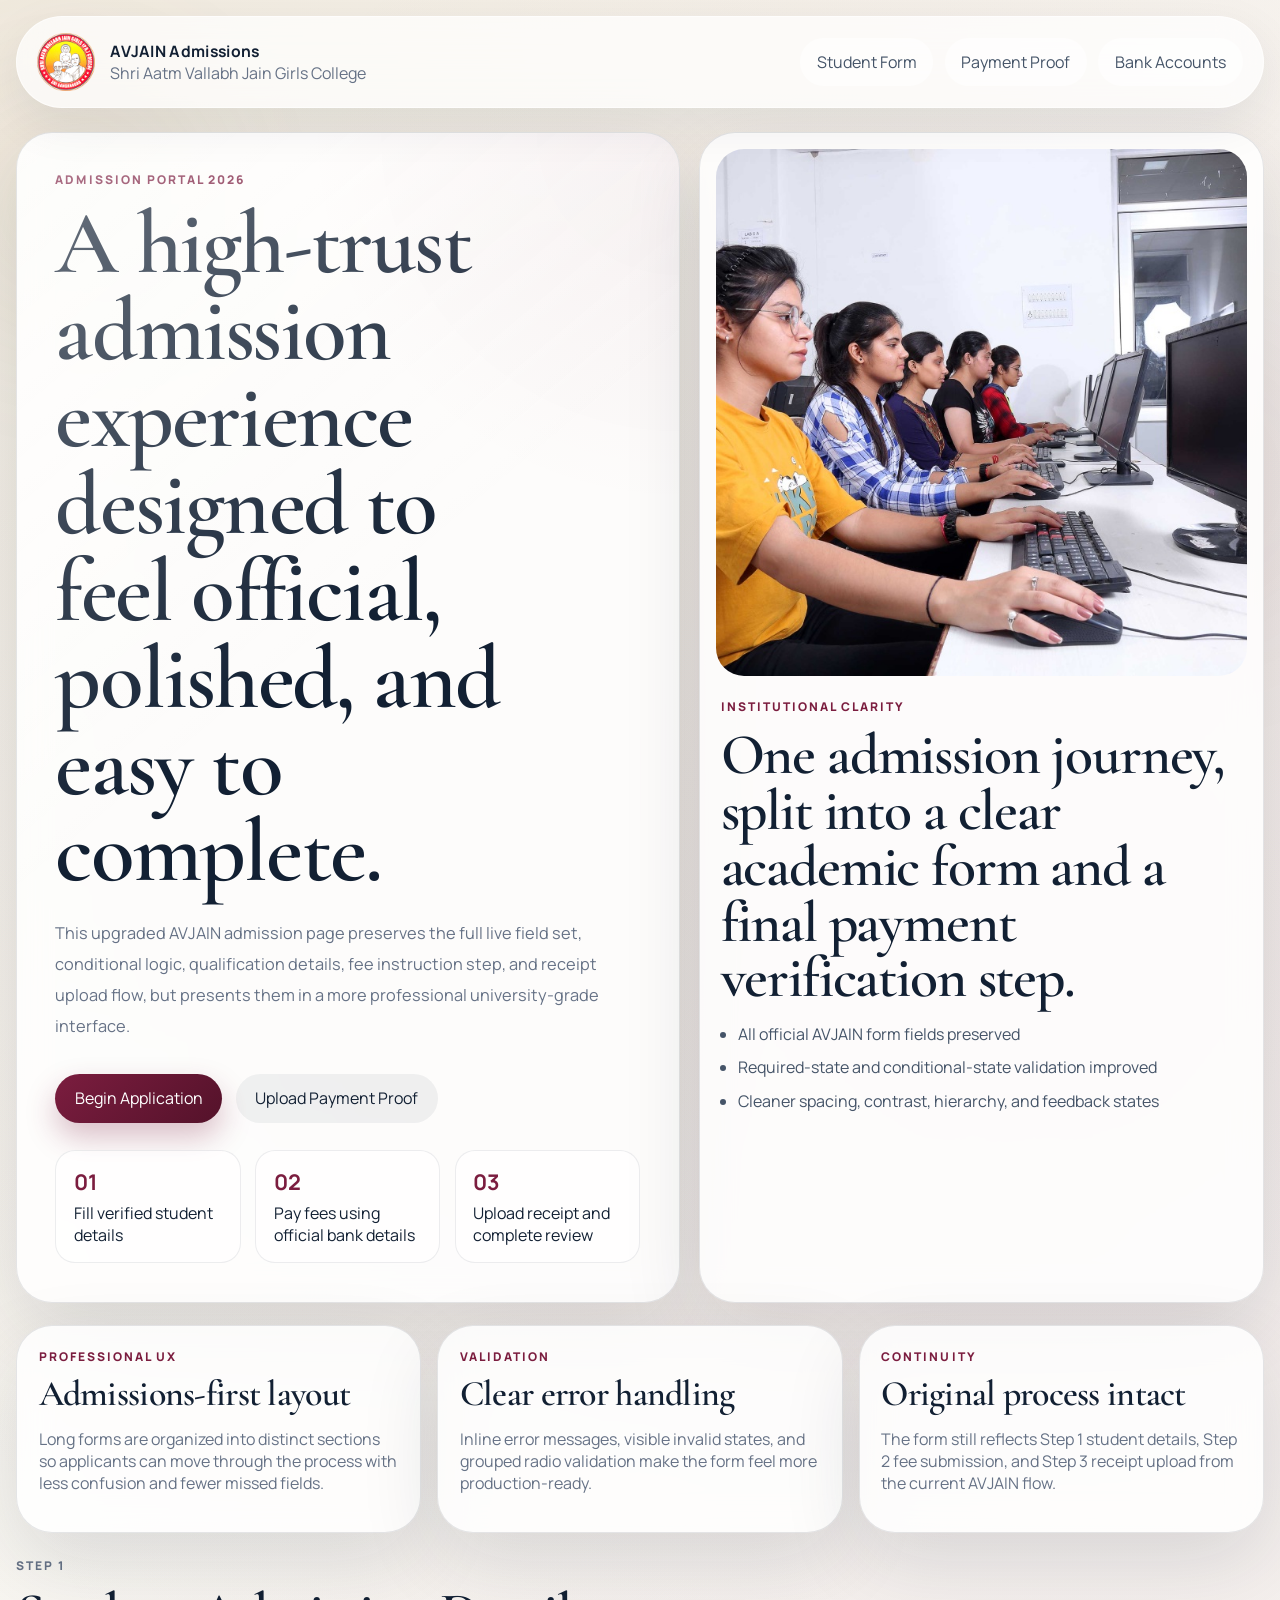
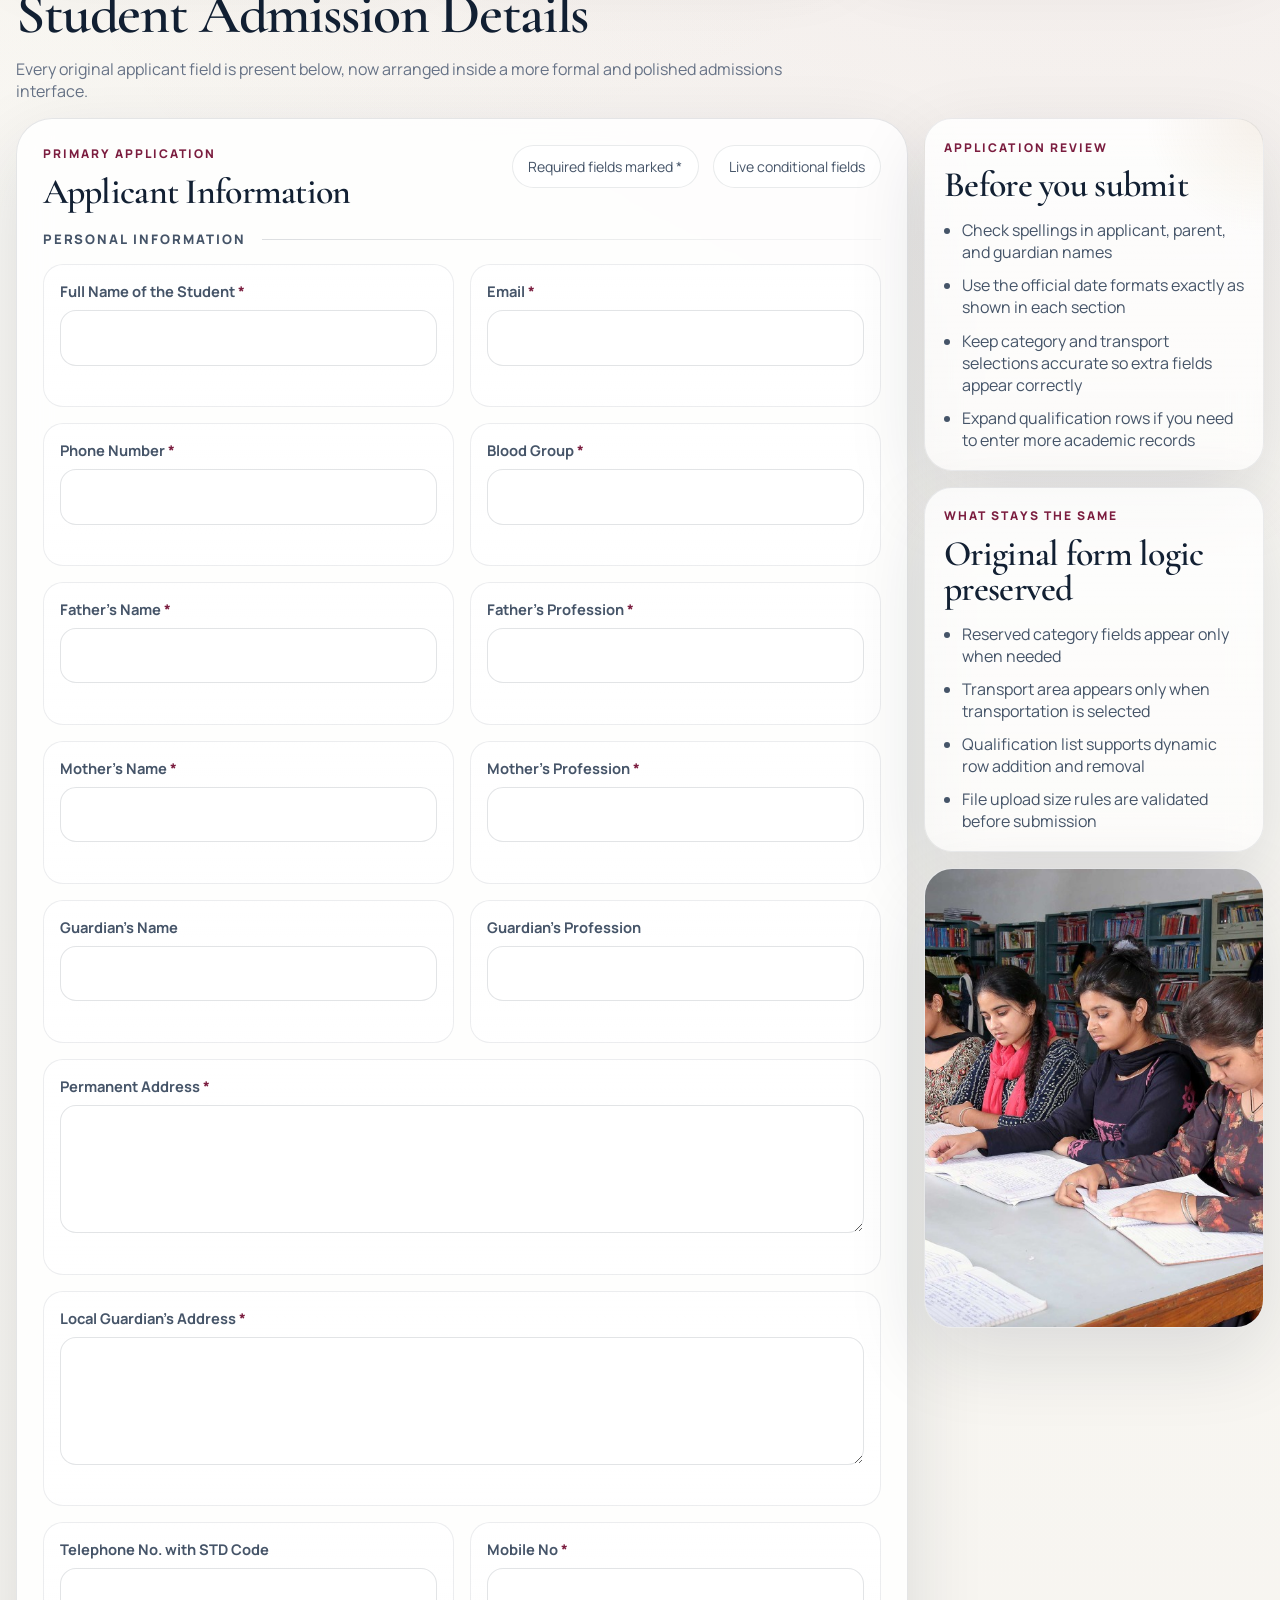
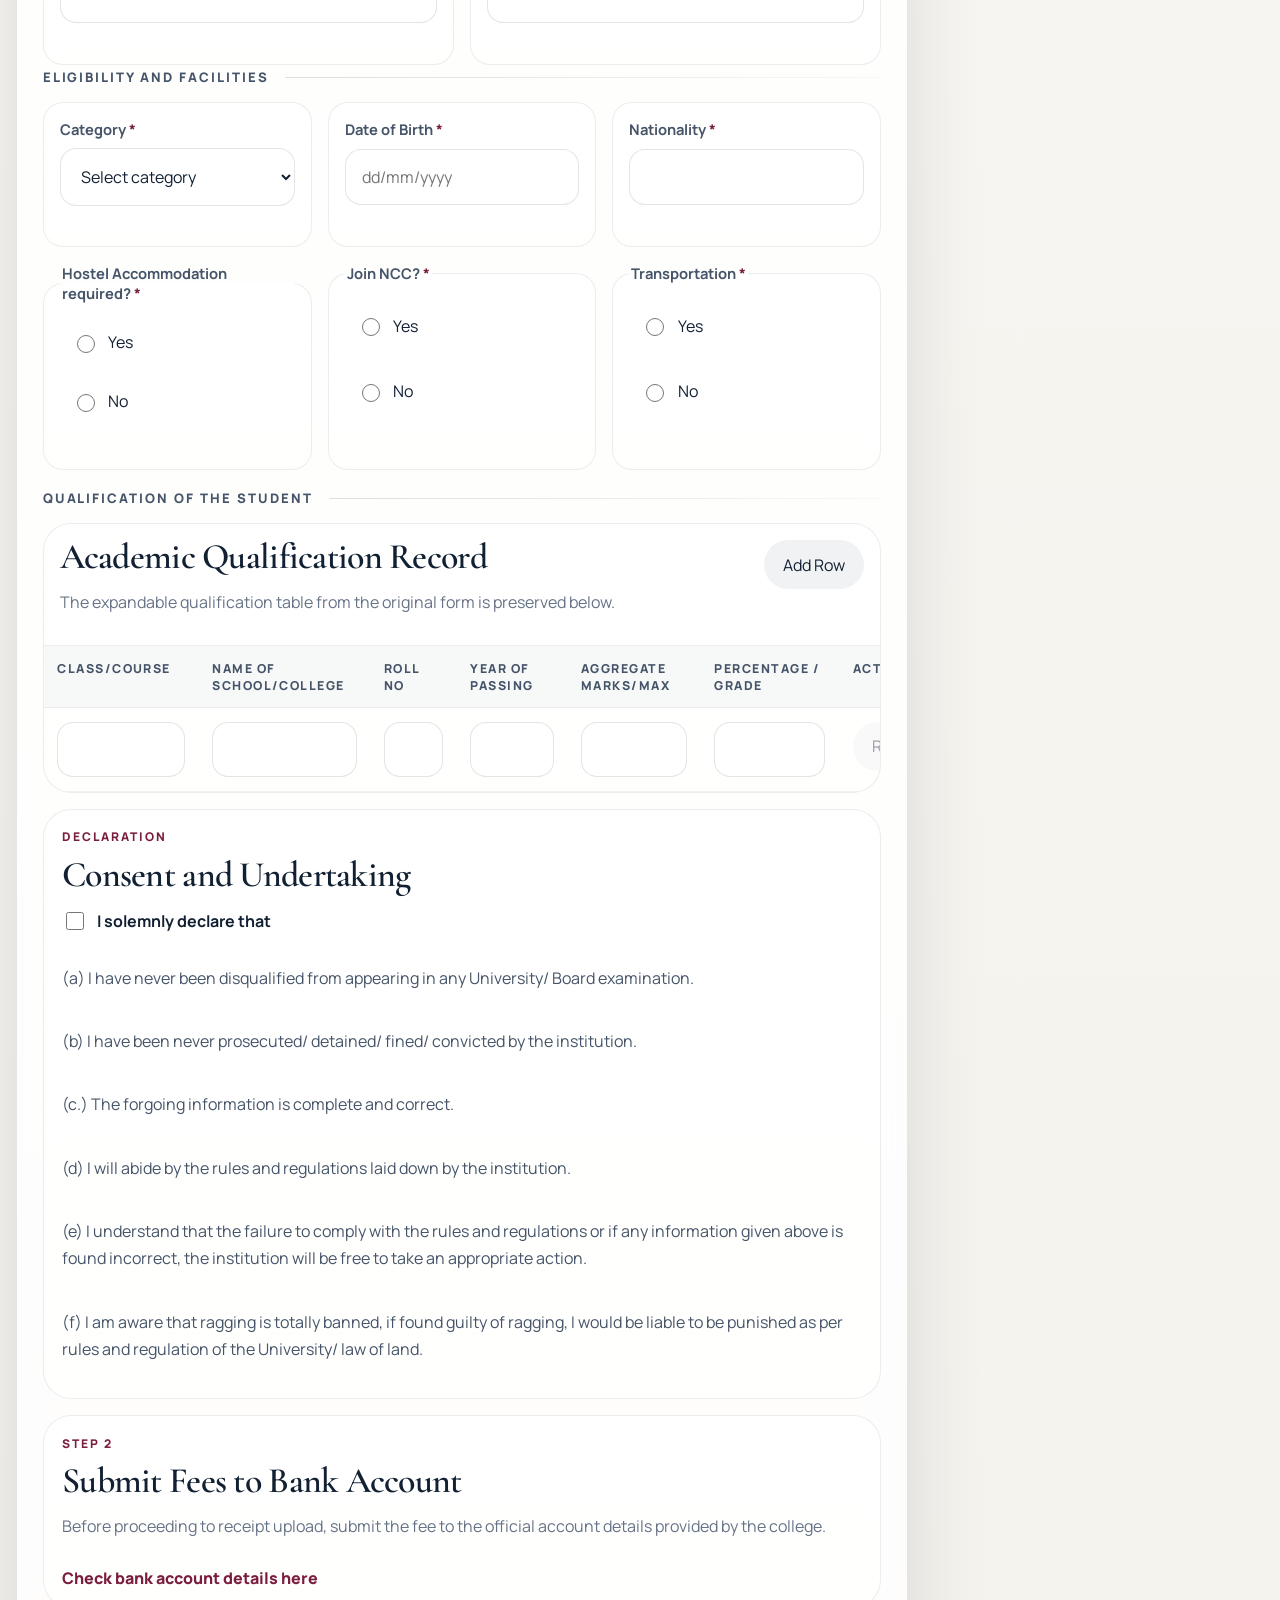
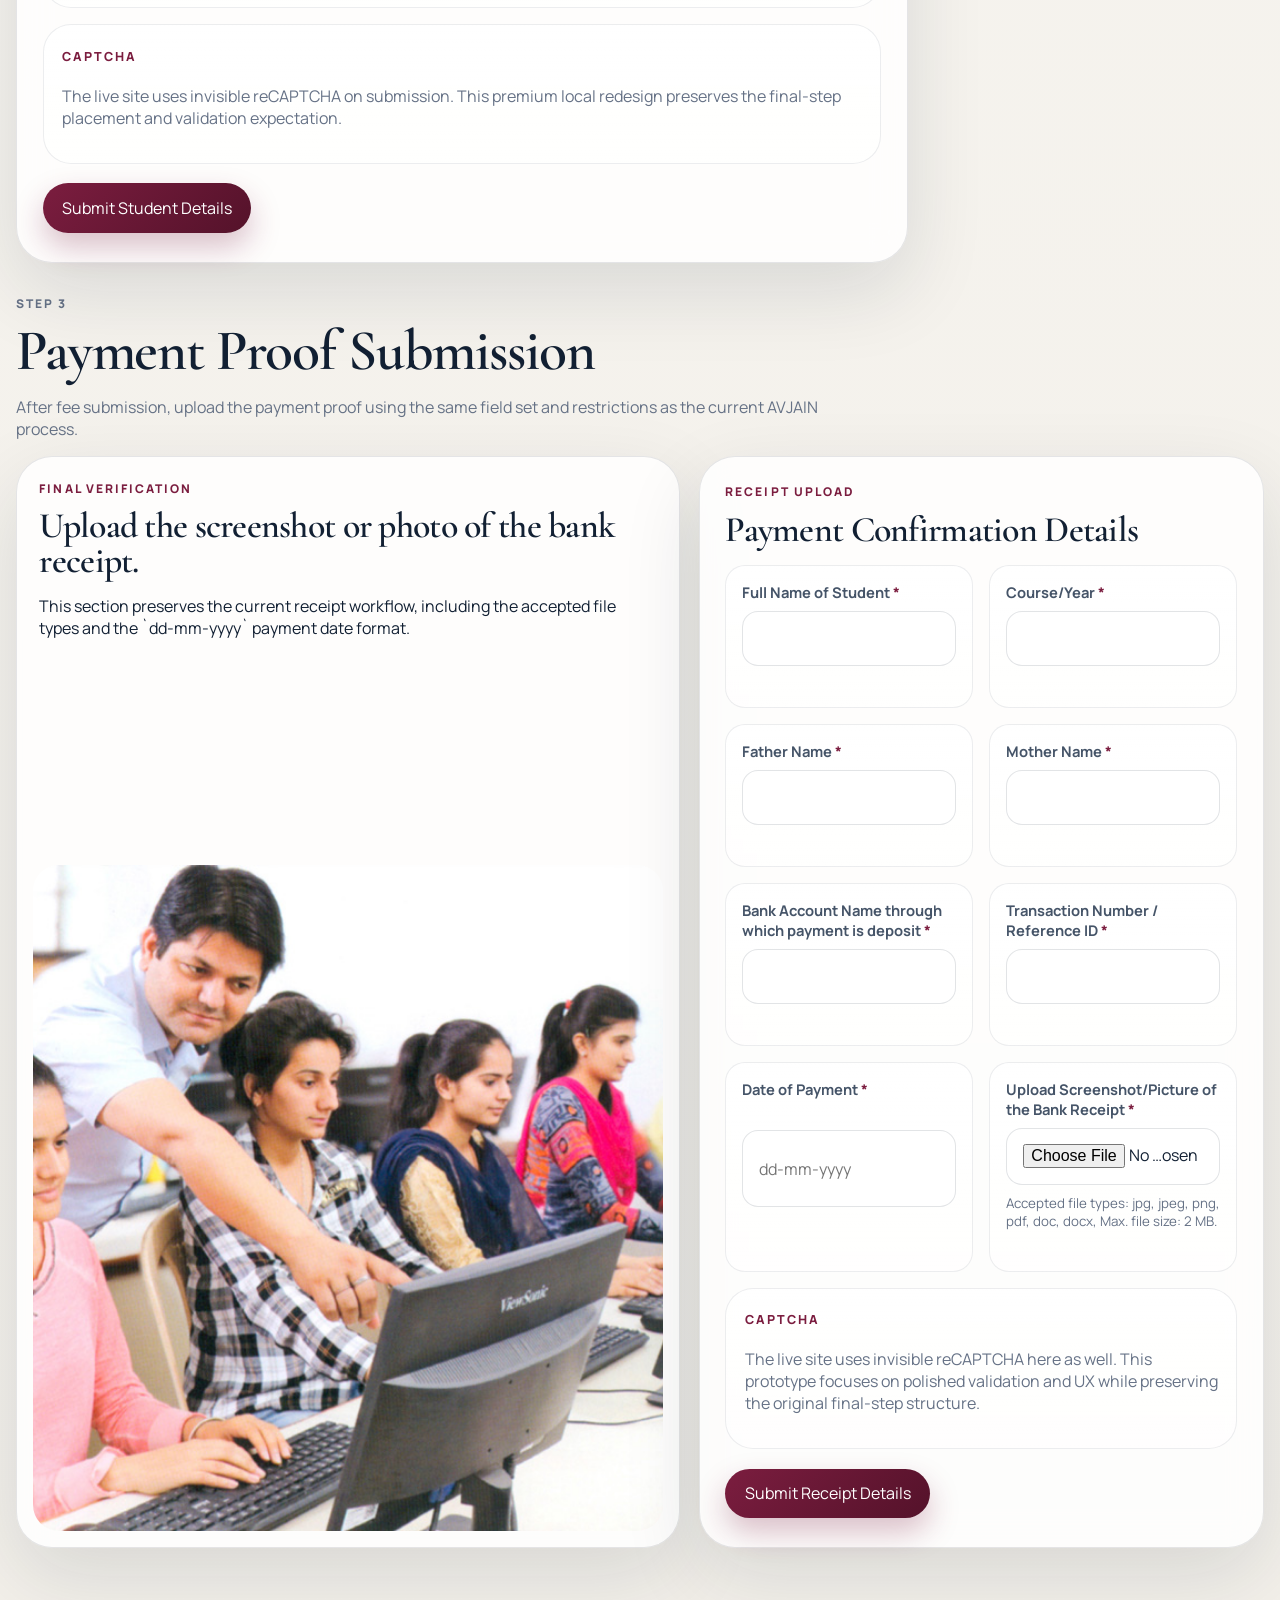
==== admission form/index.html @ 1f8ab832 "adding new version of jain college admission page made in gpt in worskhop" ====
<!DOCTYPE html>
<html lang="en">
<head>
  <meta charset="UTF-8">
  <meta name="viewport" content="width=device-width, initial-scale=1.0">
  <title>AVJAIN Admission Form 2026</title>
  <meta
    name="description"
    content="A premium 2026 redesign of the AVJAIN admission form with the full student details flow and payment receipt upload."
  >
  <link rel="preconnect" href="https://fonts.googleapis.com">
  <link rel="preconnect" href="https://fonts.gstatic.com" crossorigin>
  <link href="https://fonts.googleapis.com/css2?family=Cormorant+Garamond:wght@500;600;700&family=Manrope:wght@400;500;600;700;800&display=swap" rel="stylesheet">
  <link rel="stylesheet" href="styles.css">
</head>
<body>
  <div class="site-noise site-noise-one" aria-hidden="true"></div>
  <div class="site-noise site-noise-two" aria-hidden="true"></div>

  <div class="page-shell">
    <header class="site-header">
      <a class="brand" href="../avjain-2026/index.html">
        <img src="../avjain-2026/assets/logo.png" alt="AVJAIN logo">
        <div class="brand-copy">
          <strong>AVJAIN Admissions</strong>
          <span>Shri Aatm Vallabh Jain Girls College</span>
        </div>
      </a>

      <nav class="top-nav" aria-label="Primary">
        <a href="#student-form">Student Form</a>
        <a href="#payment-form">Payment Proof</a>
        <a class="top-link-accent" href="https://avjain.org/bank-accounts/" target="_blank" rel="noreferrer">Bank Accounts</a>
      </nav>
    </header>

    <main>
      <section class="hero">
        <div class="hero-copy">
          <p class="eyebrow">Admission Portal 2026</p>
          <h1>A high-trust admission experience designed to feel official, polished, and easy to complete.</h1>
          <p class="hero-text">
            This upgraded AVJAIN admission page preserves the full live field set, conditional logic, qualification details, fee instruction step, and receipt upload flow, but presents them in a more professional university-grade interface.
          </p>

          <div class="hero-actions">
            <a class="button button-primary" href="#student-form">Begin Application</a>
            <a class="button button-secondary" href="#payment-form">Upload Payment Proof</a>
          </div>

          <div class="hero-metrics">
            <article>
              <strong>01</strong>
              <span>Fill verified student details</span>
            </article>
            <article>
              <strong>02</strong>
              <span>Pay fees using official bank details</span>
            </article>
            <article>
              <strong>03</strong>
              <span>Upload receipt and complete review</span>
            </article>
          </div>
        </div>

        <div class="hero-panel">
          <div class="hero-image-frame">
            <img src="../avjain-2026/assets/hero-program.jpg" alt="AVJAIN campus academic visual">
          </div>
          <div class="hero-note">
            <p class="eyebrow">Institutional clarity</p>
            <h2>One admission journey, split into a clear academic form and a final payment verification step.</h2>
            <ul class="hero-list">
              <li>All official AVJAIN form fields preserved</li>
              <li>Required-state and conditional-state validation improved</li>
              <li>Cleaner spacing, contrast, hierarchy, and feedback states</li>
            </ul>
          </div>
        </div>
      </section>

      <section class="assurance-strip">
        <article class="assurance-card">
          <p class="eyebrow">Professional UX</p>
          <h3>Admissions-first layout</h3>
          <p>Long forms are organized into distinct sections so applicants can move through the process with less confusion and fewer missed fields.</p>
        </article>
        <article class="assurance-card">
          <p class="eyebrow">Validation</p>
          <h3>Clear error handling</h3>
          <p>Inline error messages, visible invalid states, and grouped radio validation make the form feel more production-ready.</p>
        </article>
        <article class="assurance-card">
          <p class="eyebrow">Continuity</p>
          <h3>Original process intact</h3>
          <p>The form still reflects Step 1 student details, Step 2 fee submission, and Step 3 receipt upload from the current AVJAIN flow.</p>
        </article>
      </section>

      <section class="form-section" id="student-form">
        <div class="section-heading">
          <p class="eyebrow">Step 1</p>
          <h2>Student Admission Details</h2>
          <p>Every original applicant field is present below, now arranged inside a more formal and polished admissions interface.</p>
        </div>

        <div class="admission-layout">
          <form class="form-card" id="studentDetailsForm" novalidate>
            <div class="form-topbar">
              <div>
                <p class="eyebrow">Primary Application</p>
                <h3>Applicant Information</h3>
              </div>
              <div class="form-chip-row">
                <span class="form-chip">Required fields marked *</span>
                <span class="form-chip">Live conditional fields</span>
              </div>
            </div>

            <div class="section-divider">
              <span>Personal Information</span>
            </div>

            <div class="field-grid two-up">
              <label class="field" data-field-label="Full Name of the Student">
                <span>Full Name of the Student <em>*</em></span>
                <input type="text" name="fullName" required>
                <small class="field-error" aria-live="polite"></small>
              </label>
              <label class="field" data-field-label="Email">
                <span>Email <em>*</em></span>
                <input type="email" name="email" required>
                <small class="field-error" aria-live="polite"></small>
              </label>
              <label class="field" data-field-label="Phone Number">
                <span>Phone Number <em>*</em></span>
                <input type="tel" name="phoneNumber" inputmode="numeric" required>
                <small class="field-error" aria-live="polite"></small>
              </label>
              <label class="field" data-field-label="Blood Group">
                <span>Blood Group <em>*</em></span>
                <input type="text" name="bloodGroup" required>
                <small class="field-error" aria-live="polite"></small>
              </label>
              <label class="field" data-field-label="Father's Name">
                <span>Father's Name <em>*</em></span>
                <input type="text" name="fatherName" required>
                <small class="field-error" aria-live="polite"></small>
              </label>
              <label class="field" data-field-label="Father's Profession">
                <span>Father's Profession <em>*</em></span>
                <input type="text" name="fatherProfession" required>
                <small class="field-error" aria-live="polite"></small>
              </label>
              <label class="field" data-field-label="Mother's Name">
                <span>Mother's Name <em>*</em></span>
                <input type="text" name="motherName" required>
                <small class="field-error" aria-live="polite"></small>
              </label>
              <label class="field" data-field-label="Mother's Profession">
                <span>Mother's Profession <em>*</em></span>
                <input type="text" name="motherProfession" required>
                <small class="field-error" aria-live="polite"></small>
              </label>
              <label class="field" data-field-label="Guardian's Name">
                <span>Guardian's Name</span>
                <input type="text" name="guardianName">
                <small class="field-error" aria-live="polite"></small>
              </label>
              <label class="field" data-field-label="Guardian's Profession">
                <span>Guardian's Profession</span>
                <input type="text" name="guardianProfession">
                <small class="field-error" aria-live="polite"></small>
              </label>
              <label class="field field-full" data-field-label="Permanent Address">
                <span>Permanent Address <em>*</em></span>
                <textarea name="permanentAddress" rows="4" required></textarea>
                <small class="field-error" aria-live="polite"></small>
              </label>
              <label class="field field-full" data-field-label="Local Guardian's Address">
                <span>Local Guardian's Address <em>*</em></span>
                <textarea name="localGuardianAddress" rows="4" required></textarea>
                <small class="field-error" aria-live="polite"></small>
              </label>
              <label class="field" data-field-label="Telephone No. with STD Code">
                <span>Telephone No. with STD Code</span>
                <input type="text" name="telephoneStdCode">
                <small class="field-error" aria-live="polite"></small>
              </label>
              <label class="field" data-field-label="Mobile No">
                <span>Mobile No <em>*</em></span>
                <input type="tel" name="mobileNo" inputmode="numeric" required>
                <small class="field-error" aria-live="polite"></small>
              </label>
            </div>

            <div class="section-divider">
              <span>Eligibility and Facilities</span>
            </div>

            <div class="field-grid three-up">
              <label class="field" data-field-label="Category">
                <span>Category <em>*</em></span>
                <select name="category" id="categorySelect" required>
                  <option value="">Select category</option>
                  <option value="General">General</option>
                  <option value="SC">SC</option>
                  <option value="ST">ST</option>
                  <option value="Backward Class">Backward Class</option>
                  <option value="Any other reserved category">Any other reserved category</option>
                </select>
                <small class="field-error" aria-live="polite"></small>
              </label>
              <label class="field is-hidden" id="reservedCategoryNameField" data-field-label="Reserved Category Name">
                <span>Reserved Category Name</span>
                <input type="text" name="reservedCategoryName">
                <small class="field-error" aria-live="polite"></small>
              </label>
              <label class="field is-hidden" id="reservedCategoryCertificateField" data-field-label="Reserved Category Certificate">
                <span>Please attach certificate from the competent authority</span>
                <input type="file" name="reservedCategoryCertificate" data-max-size="2097152">
                <small>Max. file size: 2 MB.</small>
                <small class="field-error" aria-live="polite"></small>
              </label>
              <label class="field" data-field-label="Date of Birth">
                <span>Date of Birth <em>*</em></span>
                <input type="text" name="dateOfBirth" placeholder="dd/mm/yyyy" pattern="^(0[1-9]|[12][0-9]|3[01])/(0[1-9]|1[0-2])/[0-9]{4}$" required>
                <small class="field-error" aria-live="polite"></small>
              </label>
              <label class="field" data-field-label="Nationality">
                <span>Nationality <em>*</em></span>
                <input type="text" name="nationality" required>
                <small class="field-error" aria-live="polite"></small>
              </label>
            </div>

            <div class="choice-grid">
              <fieldset class="choice-field" data-field-label="Hostel Accommodation required?">
                <legend>Hostel Accommodation required? <em>*</em></legend>
                <label><input type="radio" name="hostelAccommodation" value="Yes" required> Yes</label>
                <label><input type="radio" name="hostelAccommodation" value="No" required> No</label>
                <small class="field-error" aria-live="polite"></small>
              </fieldset>
              <fieldset class="choice-field" data-field-label="Join NCC?">
                <legend>Join NCC? <em>*</em></legend>
                <label><input type="radio" name="joinNcc" value="Yes" required> Yes</label>
                <label><input type="radio" name="joinNcc" value="No" required> No</label>
                <small class="field-error" aria-live="polite"></small>
              </fieldset>
              <fieldset class="choice-field" data-field-label="Transportation">
                <legend>Transportation <em>*</em></legend>
                <label><input type="radio" name="transportation" value="Yes" required> Yes</label>
                <label><input type="radio" name="transportation" value="No" required> No</label>
                <small class="field-error" aria-live="polite"></small>
              </fieldset>
            </div>

            <div class="field-grid">
              <label class="field field-full is-hidden" id="transportAreaField" data-field-label="Area">
                <span>Area</span>
                <input type="text" name="transportArea">
                <small class="field-error" aria-live="polite"></small>
              </label>
            </div>

            <div class="section-divider">
              <span>Qualification of the Student</span>
            </div>

            <div class="table-shell">
              <div class="table-head">
                <div>
                  <h3>Academic Qualification Record</h3>
                  <p>The expandable qualification table from the original form is preserved below.</p>
                </div>
                <button class="button button-secondary" type="button" id="addQualificationRow">Add Row</button>
              </div>

              <div class="table-wrap">
                <table class="qualification-table">
                  <thead>
                    <tr>
                      <th>Class/Course</th>
                      <th>Name of School/College</th>
                      <th>Roll No</th>
                      <th>Year of Passing</th>
                      <th>Aggregate Marks/Max</th>
                      <th>Percentage / Grade</th>
                      <th>Action</th>
                    </tr>
                  </thead>
                  <tbody id="qualificationRows"></tbody>
                </table>
              </div>
            </div>

            <div class="consent-card" data-field-label="Consent">
              <div>
                <p class="eyebrow">Declaration</p>
                <h3>Consent and Undertaking</h3>
              </div>
              <label class="consent-check">
                <input type="checkbox" name="consent" required>
                <span>I solemnly declare that</span>
              </label>
              <div class="consent-copy">
                <p>(a) I have never been disqualified from appearing in any University/ Board examination.</p>
                <p>(b) I have been never prosecuted/ detained/ fined/ convicted by the institution.</p>
                <p>(c.) The forgoing information is complete and correct.</p>
                <p>(d) I will abide by the rules and regulations laid down by the institution.</p>
                <p>(e) I understand that the failure to comply with the rules and regulations or if any information given above is found incorrect, the institution will be free to take an appropriate action.</p>
                <p>(f) I am aware that ragging is totally banned, if found guilty of ragging, I would be liable to be punished as per rules and regulation of the University/ law of land.</p>
              </div>
              <small class="field-error" aria-live="polite"></small>
            </div>

            <div class="step-banner">
              <p class="eyebrow">Step 2</p>
              <h3>Submit Fees to Bank Account</h3>
              <p>Before proceeding to receipt upload, submit the fee to the official account details provided by the college.</p>
              <a href="https://avjain.org/bank-accounts/" target="_blank" rel="noreferrer">Check bank account details here</a>
            </div>

            <div class="captcha-note">
              <span>CAPTCHA</span>
              <p>The live site uses invisible reCAPTCHA on submission. This premium local redesign preserves the final-step placement and validation expectation.</p>
            </div>

            <div class="form-actions">
              <button class="button button-primary" type="submit">Submit Student Details</button>
              <p class="status-text" id="studentStatus" aria-live="polite"></p>
            </div>
          </form>

          <aside class="side-panel">
            <article class="side-card side-card-accent">
              <p class="eyebrow">Application Review</p>
              <h3>Before you submit</h3>
              <ul class="side-list">
                <li>Check spellings in applicant, parent, and guardian names</li>
                <li>Use the official date formats exactly as shown in each section</li>
                <li>Keep category and transport selections accurate so extra fields appear correctly</li>
                <li>Expand qualification rows if you need to enter more academic records</li>
              </ul>
            </article>

            <article class="side-card">
              <p class="eyebrow">What stays the same</p>
              <h3>Original form logic preserved</h3>
              <ul class="side-list">
                <li>Reserved category fields appear only when needed</li>
                <li>Transport area appears only when transportation is selected</li>
                <li>Qualification list supports dynamic row addition and removal</li>
                <li>File upload size rules are validated before submission</li>
              </ul>
            </article>

            <article class="side-card side-visual-card">
              <img src="../avjain-2026/assets/management.jpg" alt="AVJAIN admissions visual">
              <div>
                <p class="eyebrow">Admissions Desk</p>
                <h3>Professional and applicant-friendly.</h3>
                <p>This version focuses on trust, polish, and clarity while remaining faithful to the actual AVJAIN form flow.</p>
              </div>
            </article>
          </aside>
        </div>
      </section>

      <section class="form-section payment-section" id="payment-form">
        <div class="section-heading">
          <p class="eyebrow">Step 3</p>
          <h2>Payment Proof Submission</h2>
          <p>After fee submission, upload the payment proof using the same field set and restrictions as the current AVJAIN process.</p>
        </div>

        <div class="payment-layout">
          <div class="payment-copy">
            <div class="payment-copy-top">
              <p class="eyebrow">Final Verification</p>
              <h3>Upload the screenshot or photo of the bank receipt.</h3>
              <p>This section preserves the current receipt workflow, including the accepted file types and the `dd-mm-yyyy` payment date format.</p>
            </div>
            <img src="../avjain-2026/assets/computer-science.jpg" alt="AVJAIN student activity visual">
          </div>

          <form class="form-card compact-card" id="paymentProofForm" novalidate>
            <div class="form-topbar">
              <div>
                <p class="eyebrow">Receipt Upload</p>
                <h3>Payment Confirmation Details</h3>
              </div>
            </div>

            <div class="field-grid two-up">
              <label class="field" data-field-label="Full Name of Student">
                <span>Full Name of Student <em>*</em></span>
                <input type="text" name="paymentStudentName" required>
                <small class="field-error" aria-live="polite"></small>
              </label>
              <label class="field" data-field-label="Course/Year">
                <span>Course/Year <em>*</em></span>
                <input type="text" name="courseYear" required>
                <small class="field-error" aria-live="polite"></small>
              </label>
              <label class="field" data-field-label="Father Name">
                <span>Father Name <em>*</em></span>
                <input type="text" name="paymentFatherName" required>
                <small class="field-error" aria-live="polite"></small>
              </label>
              <label class="field" data-field-label="Mother Name">
                <span>Mother Name <em>*</em></span>
                <input type="text" name="paymentMotherName" required>
                <small class="field-error" aria-live="polite"></small>
              </label>
              <label class="field" data-field-label="Bank Account Name">
                <span>Bank Account Name through which payment is deposit <em>*</em></span>
                <input type="text" name="bankAccountName" required>
                <small class="field-error" aria-live="polite"></small>
              </label>
              <label class="field" data-field-label="Transaction Number / Reference ID">
                <span>Transaction Number / Reference ID <em>*</em></span>
                <input type="text" name="transactionReference" required>
                <small class="field-error" aria-live="polite"></small>
              </label>
              <label class="field" data-field-label="Date of Payment">
                <span>Date of Payment <em>*</em></span>
                <input type="text" name="dateOfPayment" placeholder="dd-mm-yyyy" pattern="^(0[1-9]|[12][0-9]|3[01])-(0[1-9]|1[0-2])-[0-9]{4}$" required>
                <small class="field-error" aria-live="polite"></small>
              </label>
              <label class="field" data-field-label="Bank Receipt">
                <span>Upload Screenshot/Picture of the Bank Receipt <em>*</em></span>
                <input type="file" name="bankReceipt" accept=".jpg,.jpeg,.png,.pdf,.doc,.docx" data-max-size="2097152" required>
                <small>Accepted file types: jpg, jpeg, png, pdf, doc, docx, Max. file size: 2 MB.</small>
                <small class="field-error" aria-live="polite"></small>
              </label>
            </div>

            <div class="captcha-note">
              <span>CAPTCHA</span>
              <p>The live site uses invisible reCAPTCHA here as well. This prototype focuses on polished validation and UX while preserving the original final-step structure.</p>
            </div>

            <div class="form-actions">
              <button class="button button-primary" type="submit">Submit Receipt Details</button>
              <p class="status-text" id="paymentStatus" aria-live="polite"></p>
            </div>
          </form>
        </div>
      </section>
    </main>
  </div>

  <template id="qualificationRowTemplate">
    <tr>
      <td><input type="text" name="qualificationClassCourse[]"></td>
      <td><input type="text" name="qualificationSchoolCollege[]"></td>
      <td><input type="text" name="qualificationRollNo[]"></td>
      <td><input type="text" name="qualificationYearPassing[]"></td>
      <td><input type="text" name="qualificationMarks[]"></td>
      <td><input type="text" name="qualificationPercentageGrade[]"></td>
      <td><button class="table-action" type="button" data-remove-row>Remove</button></td>
    </tr>
  </template>

  <script src="script.js"></script>
</body>
</html>
---- admission form/styles.css ----
:root {
  --bg: #f3f0ea;
  --bg-deep: #e7e0d4;
  --surface: rgba(255, 255, 255, 0.84);
  --surface-strong: rgba(255, 255, 255, 0.94);
  --surface-dark: #122033;
  --text: #122033;
  --muted: #667286;
  --muted-strong: #455468;
  --line: rgba(18, 32, 51, 0.11);
  --line-strong: rgba(18, 32, 51, 0.18);
  --brand: #7b1d3f;
  --brand-dark: #54122a;
  --brand-soft: rgba(123, 29, 63, 0.08);
  --gold: #b6935c;
  --success: #246646;
  --danger: #b53434;
  --shadow-soft: 0 16px 48px rgba(19, 35, 58, 0.08);
  --shadow-card: 0 28px 80px rgba(18, 32, 51, 0.12);
  --shadow-glow: 0 18px 40px rgba(123, 29, 63, 0.14);
  --radius-2xl: 36px;
  --radius-xl: 28px;
  --radius-lg: 22px;
  --radius-md: 16px;
  --radius-sm: 12px;
}

* {
  box-sizing: border-box;
}

html {
  scroll-behavior: smooth;
}

body {
  margin: 0;
  min-height: 100vh;
  font-family: "Manrope", sans-serif;
  color: var(--text);
  background:
    radial-gradient(circle at top left, rgba(182, 147, 92, 0.16), transparent 28%),
    radial-gradient(circle at 85% 15%, rgba(123, 29, 63, 0.08), transparent 22%),
    linear-gradient(180deg, #fbfaf7 0%, var(--bg) 100%);
}

img {
  display: block;
  max-width: 100%;
}

a {
  color: inherit;
  text-decoration: none;
}

button,
input,
select,
textarea {
  font: inherit;
}

.site-noise {
  position: fixed;
  z-index: -1;
  border-radius: 999px;
  filter: blur(80px);
  opacity: 0.35;
}

.site-noise-one {
  top: 72px;
  left: -60px;
  width: 260px;
  height: 260px;
  background: rgba(182, 147, 92, 0.22);
  animation: driftA 14s ease-in-out infinite;
}

.site-noise-two {
  right: -70px;
  top: 320px;
  width: 320px;
  height: 320px;
  background: rgba(123, 29, 63, 0.14);
  animation: driftB 16s ease-in-out infinite;
}

@keyframes driftA {
  0%, 100% { transform: translate3d(0, 0, 0); }
  50% { transform: translate3d(24px, -20px, 0); }
}

@keyframes driftB {
  0%, 100% { transform: translate3d(0, 0, 0); }
  50% { transform: translate3d(-22px, 28px, 0); }
}

.page-shell {
  width: min(1380px, calc(100% - 2rem));
  margin: 0 auto;
  padding: 1rem 0 4rem;
}

.site-header {
  position: sticky;
  top: 1rem;
  z-index: 30;
  display: flex;
  align-items: center;
  justify-content: space-between;
  gap: 1.2rem;
  padding: 1rem 1.25rem;
  margin-bottom: 1.5rem;
  background: rgba(255, 255, 255, 0.72);
  border: 1px solid rgba(255, 255, 255, 0.58);
  border-radius: 999px;
  backdrop-filter: blur(20px);
  box-shadow: var(--shadow-soft);
}

.brand {
  display: flex;
  align-items: center;
  gap: 0.95rem;
}

.brand img {
  width: 58px;
  height: 58px;
  object-fit: contain;
}

.brand-copy strong {
  display: block;
  font-size: 0.98rem;
  letter-spacing: 0.02em;
}

.brand-copy span,
.hero-text,
.assurance-card p:last-child,
.section-heading p,
.table-head p,
.step-banner p:not(.eyebrow),
.captcha-note p,
.side-card p:last-child,
.status-text {
  color: var(--muted);
}

.field small:not(.field-error) {
  color: var(--muted);
}

.top-nav {
  display: flex;
  flex-wrap: wrap;
  gap: 0.7rem;
}

.top-nav a {
  padding: 0.8rem 1.05rem;
  border-radius: 999px;
  color: var(--muted-strong);
  background: rgba(255, 255, 255, 0.56);
  transition: transform 0.24s ease, background 0.24s ease, color 0.24s ease, box-shadow 0.24s ease;
}

.top-nav a:hover {
  transform: translateY(-1px);
  background: rgba(255, 255, 255, 0.88);
  box-shadow: var(--shadow-soft);
}

.top-link-accent {
  background: linear-gradient(135deg, rgba(123, 29, 63, 0.12), rgba(182, 147, 92, 0.12));
  color: var(--text);
}

.hero,
.payment-layout {
  display: grid;
  grid-template-columns: 1.08fr 0.92fr;
  gap: 1.2rem;
}

.hero {
  margin-bottom: 1.4rem;
}

.hero-copy,
.hero-panel,
.assurance-card,
.form-card,
.side-card,
.payment-copy {
  border: 1px solid var(--line);
  border-radius: var(--radius-2xl);
  background: var(--surface);
  box-shadow: var(--shadow-card);
  backdrop-filter: blur(16px);
}

.hero-copy {
  position: relative;
  overflow: hidden;
  padding: clamp(1.6rem, 3vw, 3rem);
}

.hero-copy::before {
  content: "";
  position: absolute;
  inset: 0;
  background:
    linear-gradient(140deg, rgba(255, 255, 255, 0.4), transparent 45%),
    radial-gradient(circle at top right, rgba(123, 29, 63, 0.06), transparent 28%);
  pointer-events: none;
}

.eyebrow {
  margin: 0 0 0.8rem;
  font-size: 0.75rem;
  font-weight: 800;
  letter-spacing: 0.17em;
  text-transform: uppercase;
  color: var(--brand);
}

h1,
h2,
h3 {
  margin: 0;
  font-family: "Cormorant Garamond", serif;
  font-weight: 600;
  line-height: 0.97;
  letter-spacing: -0.02em;
}

h1 {
  max-width: 11.5ch;
  font-size: clamp(3.4rem, 7vw, 6.7rem);
}

h2 {
  font-size: clamp(2.35rem, 4.5vw, 4.2rem);
}

h3 {
  font-size: clamp(1.75rem, 2.8vw, 2.35rem);
}

.hero-text {
  max-width: 64ch;
  margin: 1.35rem 0 0;
  font-size: 1.02rem;
  line-height: 1.9;
}

.hero-actions,
.hero-metrics,
.form-chip-row,
.form-actions {
  display: flex;
  flex-wrap: wrap;
  gap: 0.9rem;
}

.hero-actions {
  margin-top: 2rem;
}

.hero-metrics {
  margin-top: 1.7rem;
}

.hero-metrics article {
  flex: 1 1 180px;
  padding: 1rem 1.1rem;
  border: 1px solid rgba(18, 32, 51, 0.08);
  border-radius: 20px;
  background: rgba(255, 255, 255, 0.62);
  transition: transform 0.24s ease, box-shadow 0.24s ease;
}

.hero-metrics article:hover,
.assurance-card:hover,
.side-card:hover,
.payment-copy:hover,
.form-card:hover {
  transform: translateY(-3px);
  box-shadow: 0 32px 86px rgba(18, 32, 51, 0.16);
}

.hero-metrics strong {
  display: block;
  margin-bottom: 0.38rem;
  color: var(--brand);
  font-size: 1.35rem;
}

.hero-panel {
  display: grid;
  gap: 1rem;
  padding: 1rem;
}

.hero-image-frame {
  overflow: hidden;
  border-radius: 28px;
  min-height: 340px;
}

.hero-image-frame img,
.payment-copy img,
.side-visual-card img {
  width: 100%;
  height: 100%;
  object-fit: cover;
  transition: transform 0.8s ease;
}

.hero-panel:hover .hero-image-frame img,
.payment-copy:hover img,
.side-visual-card:hover img {
  transform: scale(1.04);
}

.hero-note {
  padding: 0.4rem 0.3rem 0.1rem;
}

.hero-list,
.side-list {
  margin: 1rem 0 0;
  padding-left: 1.1rem;
  color: var(--muted-strong);
}

.hero-list li + li,
.side-list li + li {
  margin-top: 0.7rem;
}

.assurance-strip {
  display: grid;
  grid-template-columns: repeat(3, 1fr);
  gap: 1rem;
  margin-bottom: 1.4rem;
}

.assurance-card {
  padding: 1.35rem;
  transition: transform 0.26s ease, box-shadow 0.26s ease, border-color 0.26s ease;
}

.form-section {
  margin-top: 1.5rem;
}

.section-heading {
  max-width: 820px;
  margin-bottom: 1rem;
}

.section-heading h2 {
  margin-bottom: 0.7rem;
}

.admission-layout {
  display: grid;
  grid-template-columns: minmax(0, 1fr) 340px;
  gap: 1rem;
  align-items: start;
}

.form-card {
  padding: clamp(1.2rem, 2vw, 2rem);
}

.form-topbar {
  display: flex;
  align-items: flex-start;
  justify-content: space-between;
  gap: 1rem;
  padding-bottom: 1.1rem;
}

.form-chip-row {
  justify-content: flex-end;
}

.form-chip {
  display: inline-flex;
  align-items: center;
  min-height: 40px;
  padding: 0.7rem 0.95rem;
  border: 1px solid rgba(18, 32, 51, 0.09);
  border-radius: 999px;
  background: rgba(255, 255, 255, 0.66);
  color: var(--muted-strong);
  font-size: 0.88rem;
}

.section-divider {
  display: flex;
  align-items: center;
  gap: 1rem;
  margin: 0.2rem 0 1rem;
}

.section-divider::after {
  content: "";
  flex: 1;
  height: 1px;
  background: linear-gradient(90deg, rgba(18, 32, 51, 0.14), rgba(18, 32, 51, 0.03));
}

.section-divider span {
  font-size: 0.82rem;
  font-weight: 800;
  letter-spacing: 0.15em;
  text-transform: uppercase;
  color: var(--muted-strong);
}

.field-grid {
  display: grid;
  gap: 1rem;
}

.two-up {
  grid-template-columns: repeat(2, minmax(0, 1fr));
}

.three-up {
  grid-template-columns: repeat(3, minmax(0, 1fr));
}

.field {
  position: relative;
  display: grid;
  gap: 0.55rem;
  padding: 1rem;
  border: 1px solid rgba(18, 32, 51, 0.08);
  border-radius: 20px;
  background:
    linear-gradient(180deg, rgba(255, 255, 255, 0.84), rgba(255, 255, 255, 0.6));
  transition: transform 0.22s ease, border-color 0.22s ease, box-shadow 0.22s ease, background 0.22s ease;
}

.field:hover,
.choice-field:hover,
.consent-card:hover,
.table-shell:hover,
.step-banner:hover,
.captcha-note:hover {
  border-color: rgba(18, 32, 51, 0.15);
  box-shadow: var(--shadow-soft);
}

.field:focus-within {
  transform: translateY(-1px);
  border-color: rgba(123, 29, 63, 0.34);
  box-shadow: var(--shadow-glow);
  background: rgba(255, 255, 255, 0.92);
}

.field span,
.choice-field legend {
  font-size: 0.92rem;
  font-weight: 700;
  color: var(--muted-strong);
}

.field em,
.choice-field em {
  font-style: normal;
  color: var(--brand);
}

.field input,
.field select,
.field textarea,
.qualification-table td input {
  width: 100%;
  padding: 0.98rem 1rem;
  border: 1px solid rgba(18, 32, 51, 0.12);
  border-radius: var(--radius-md);
  background: rgba(255, 255, 255, 0.96);
  color: var(--text);
  outline: none;
  transition: border-color 0.22s ease, box-shadow 0.22s ease, background 0.22s ease, transform 0.22s ease;
}

.field textarea {
  min-height: 128px;
  resize: vertical;
}

.field input:focus,
.field select:focus,
.field textarea:focus,
.qualification-table td input:focus {
  border-color: rgba(123, 29, 63, 0.38);
  box-shadow: 0 0 0 4px rgba(123, 29, 63, 0.08);
  background: #fff;
}

.field-full {
  grid-column: 1 / -1;
}

.choice-grid {
  display: grid;
  grid-template-columns: repeat(3, minmax(0, 1fr));
  gap: 1rem;
  margin: 1rem 0;
}

.choice-field {
  display: grid;
  gap: 0.8rem;
  margin: 0;
  padding: 1rem;
  border: 1px solid rgba(18, 32, 51, 0.08);
  border-radius: 20px;
  background: linear-gradient(180deg, rgba(255, 255, 255, 0.82), rgba(255, 255, 255, 0.6));
  transition: border-color 0.22s ease, box-shadow 0.22s ease, transform 0.22s ease;
}

.choice-field label,
.consent-check {
  display: flex;
  align-items: center;
  gap: 0.65rem;
}

.choice-field label {
  min-height: 46px;
  padding: 0.65rem 0.75rem;
  border-radius: 14px;
  transition: background 0.2s ease;
}

.choice-field label:hover {
  background: rgba(123, 29, 63, 0.05);
}

input[type="radio"],
input[type="checkbox"] {
  width: 18px;
  height: 18px;
  accent-color: var(--brand);
}

.is-hidden {
  display: none;
}

.table-shell,
.consent-card,
.step-banner,
.captcha-note,
.side-card {
  border: 1px solid rgba(18, 32, 51, 0.08);
  border-radius: var(--radius-xl);
  background: linear-gradient(180deg, rgba(255, 255, 255, 0.78), rgba(255, 255, 255, 0.58));
  transition: transform 0.22s ease, box-shadow 0.22s ease, border-color 0.22s ease;
}

.table-shell {
  overflow: hidden;
}

.table-head {
  display: flex;
  align-items: flex-start;
  justify-content: space-between;
  gap: 1rem;
  padding: 1rem;
  border-bottom: 1px solid rgba(18, 32, 51, 0.08);
}

.table-wrap {
  overflow-x: auto;
}

.qualification-table {
  width: 100%;
  min-width: 920px;
  border-collapse: collapse;
}

.qualification-table th,
.qualification-table td {
  padding: 0.85rem;
  border-bottom: 1px solid rgba(18, 32, 51, 0.06);
  text-align: left;
  vertical-align: top;
}

.qualification-table th {
  background: rgba(18, 32, 51, 0.03);
  color: var(--muted-strong);
  font-size: 0.77rem;
  font-weight: 800;
  letter-spacing: 0.12em;
  text-transform: uppercase;
}

.table-action,
.button {
  display: inline-flex;
  align-items: center;
  justify-content: center;
  min-height: 48px;
  padding: 0.85rem 1.2rem;
  border: 0;
  border-radius: 999px;
  cursor: pointer;
  transition: transform 0.22s ease, box-shadow 0.22s ease, background 0.22s ease, color 0.22s ease;
}

.button:hover,
.table-action:hover {
  transform: translateY(-2px);
}

.button-primary {
  color: #fff;
  background: linear-gradient(135deg, var(--brand) 0%, var(--brand-dark) 100%);
  box-shadow: 0 14px 30px rgba(123, 29, 63, 0.28);
}

.button-primary:hover {
  box-shadow: 0 20px 38px rgba(123, 29, 63, 0.34);
}

.button-secondary,
.table-action {
  background: rgba(18, 32, 51, 0.06);
  color: var(--text);
}

.consent-card,
.step-banner,
.captcha-note {
  margin-top: 1rem;
  padding: 1.15rem;
}

.consent-check {
  margin: 1rem 0;
  font-weight: 700;
}

.consent-copy {
  display: grid;
  gap: 0.24rem;
  line-height: 1.72;
  color: var(--muted-strong);
}

.step-banner a {
  display: inline-flex;
  margin-top: 0.85rem;
  color: var(--brand);
  font-weight: 800;
}

.captcha-note span {
  display: inline-block;
  margin-bottom: 0.25rem;
  color: var(--brand);
  font-size: 0.78rem;
  font-weight: 800;
  letter-spacing: 0.16em;
  text-transform: uppercase;
}

.form-actions {
  align-items: center;
  margin-top: 1rem;
}

.status-text {
  min-height: 1.5rem;
  font-weight: 600;
}

.field-error {
  min-height: 1rem;
  color: var(--danger);
  font-size: 0.82rem;
  line-height: 1.45;
}

.field.is-invalid,
.choice-field.is-invalid,
.consent-card.is-invalid {
  border-color: rgba(181, 52, 52, 0.35);
  box-shadow: 0 12px 28px rgba(181, 52, 52, 0.08);
}

.field.is-invalid input,
.field.is-invalid select,
.field.is-invalid textarea {
  border-color: rgba(181, 52, 52, 0.4);
  box-shadow: 0 0 0 4px rgba(181, 52, 52, 0.06);
}

.field.is-valid {
  border-color: rgba(36, 102, 70, 0.22);
}

.side-panel {
  position: sticky;
  top: 6.4rem;
  display: grid;
  gap: 1rem;
}

.side-card {
  padding: 1.2rem;
}

.side-card-accent {
  background:
    radial-gradient(circle at top right, rgba(182, 147, 92, 0.12), transparent 24%),
    linear-gradient(180deg, rgba(255, 255, 255, 0.84), rgba(255, 255, 255, 0.62));
}

.side-visual-card {
  overflow: hidden;
  padding: 0;
}

.side-visual-card img {
  min-height: 190px;
}

.side-visual-card div {
  padding: 1rem 1.1rem 1.2rem;
}

.payment-section {
  margin-top: 2rem;
}

.payment-copy {
  display: grid;
  gap: 1rem;
  padding: 1rem;
  overflow: hidden;
}

.payment-copy-top {
  padding: 0.4rem 0.4rem 0;
}

.payment-copy img {
  min-height: 340px;
  border-radius: 26px;
}

.compact-card {
  align-self: start;
}

@media (max-width: 1180px) {
  .hero,
  .payment-layout,
  .admission-layout,
  .assurance-strip,
  .choice-grid,
  .three-up {
    grid-template-columns: 1fr;
  }

  .two-up {
    grid-template-columns: 1fr 1fr;
  }

  .side-panel {
    position: static;
  }
}

@media (max-width: 780px) {
  .page-shell {
    width: min(100%, calc(100% - 1rem));
    padding-top: 0.55rem;
  }

  .site-header {
    position: static;
    flex-direction: column;
    align-items: stretch;
    border-radius: 28px;
  }

  .top-nav {
    width: 100%;
  }

  .top-nav a {
    flex: 1 1 calc(50% - 0.7rem);
    text-align: center;
  }

  .hero-metrics,
  .two-up {
    grid-template-columns: 1fr;
  }

  .hero-panel,
  .hero-copy,
  .form-card {
    border-radius: 28px;
  }

  .hero-image-frame,
  .payment-copy img {
    min-height: 280px;
  }

  .form-topbar,
  .table-head,
  .form-actions {
    flex-direction: column;
    align-items: stretch;
  }
}
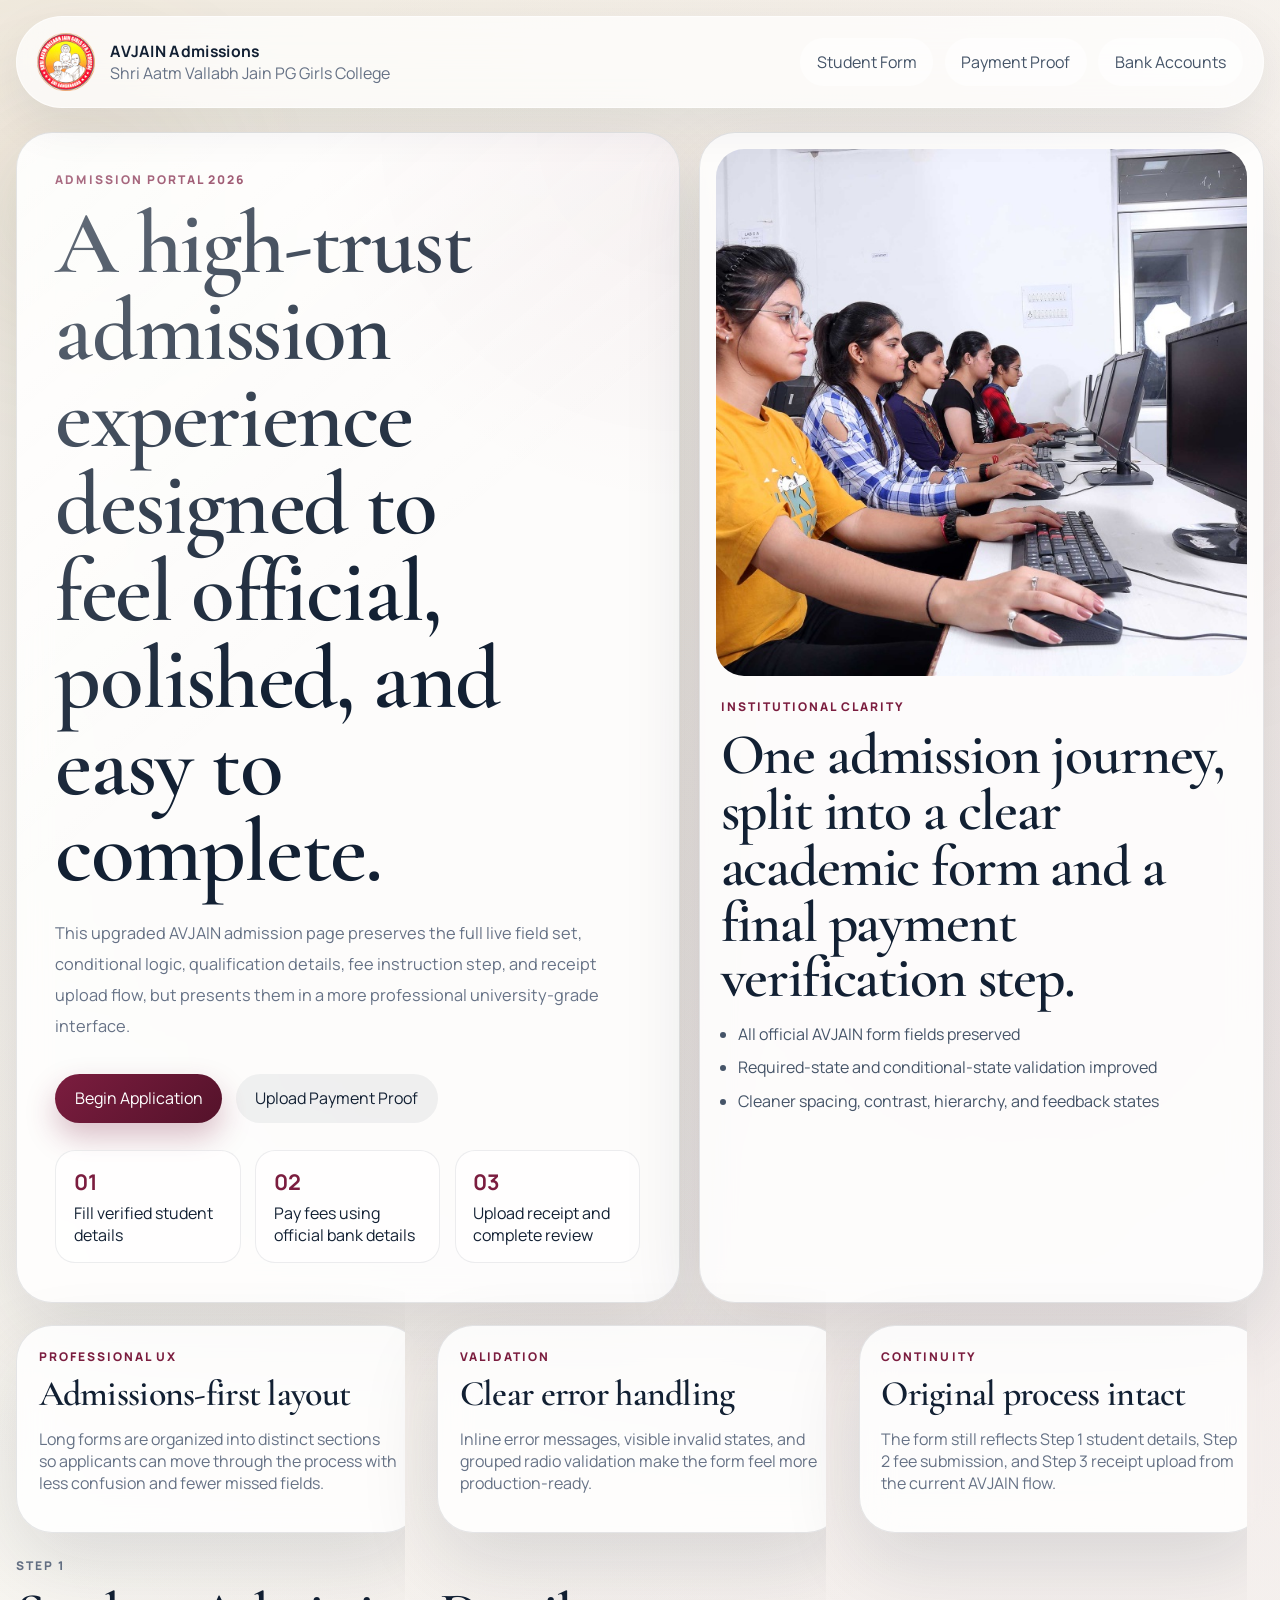
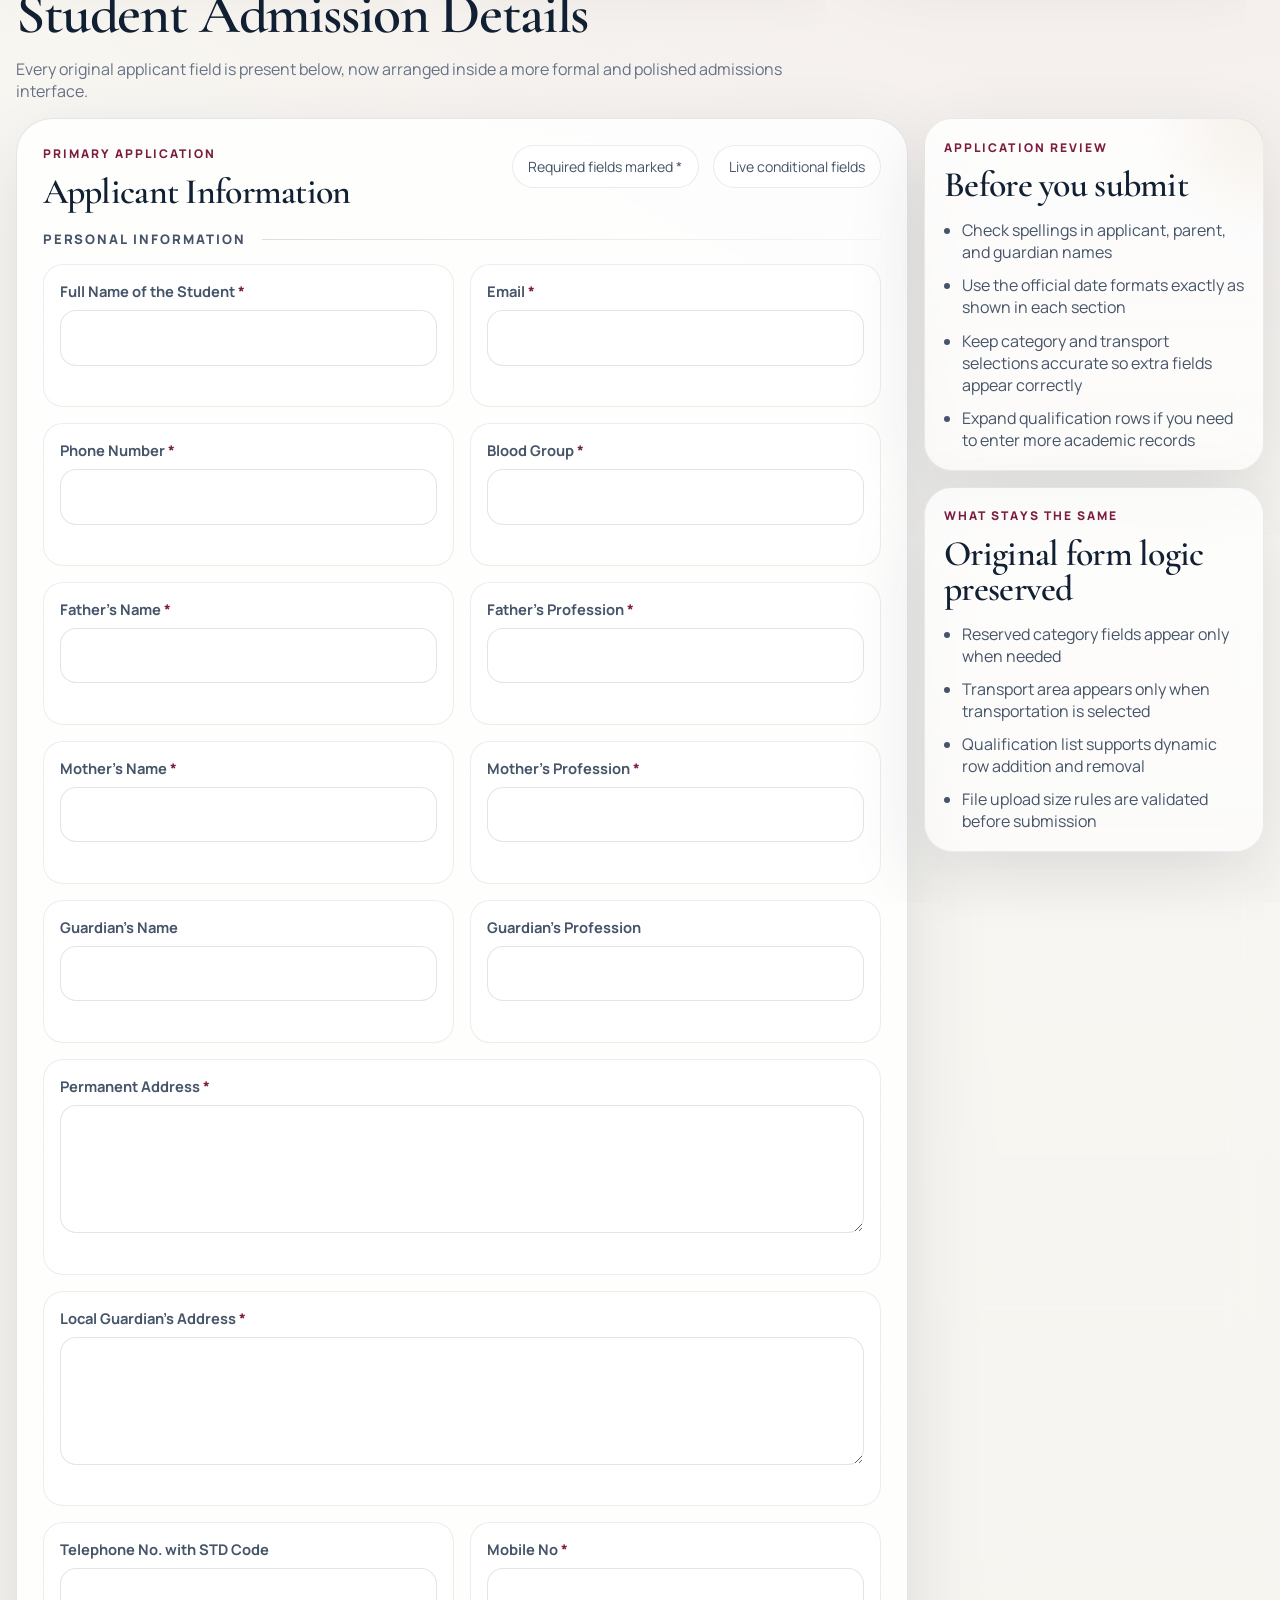
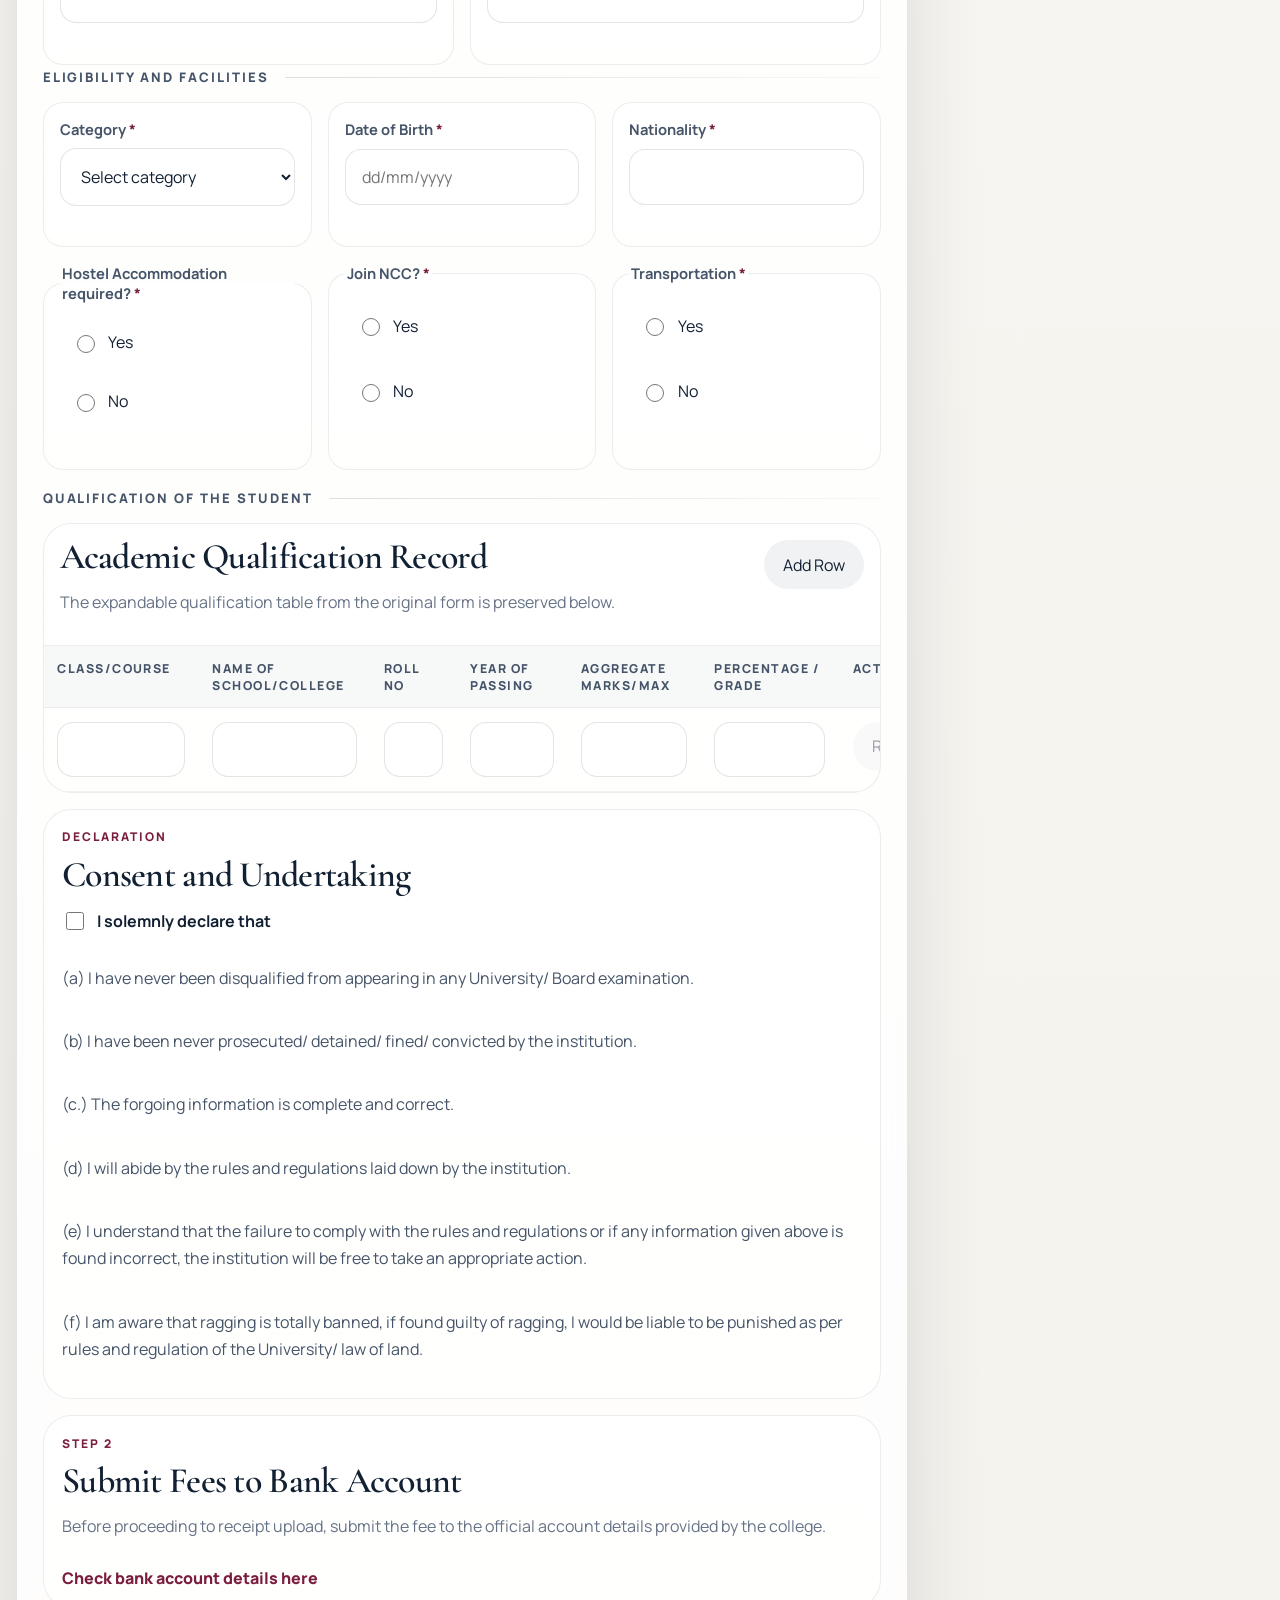
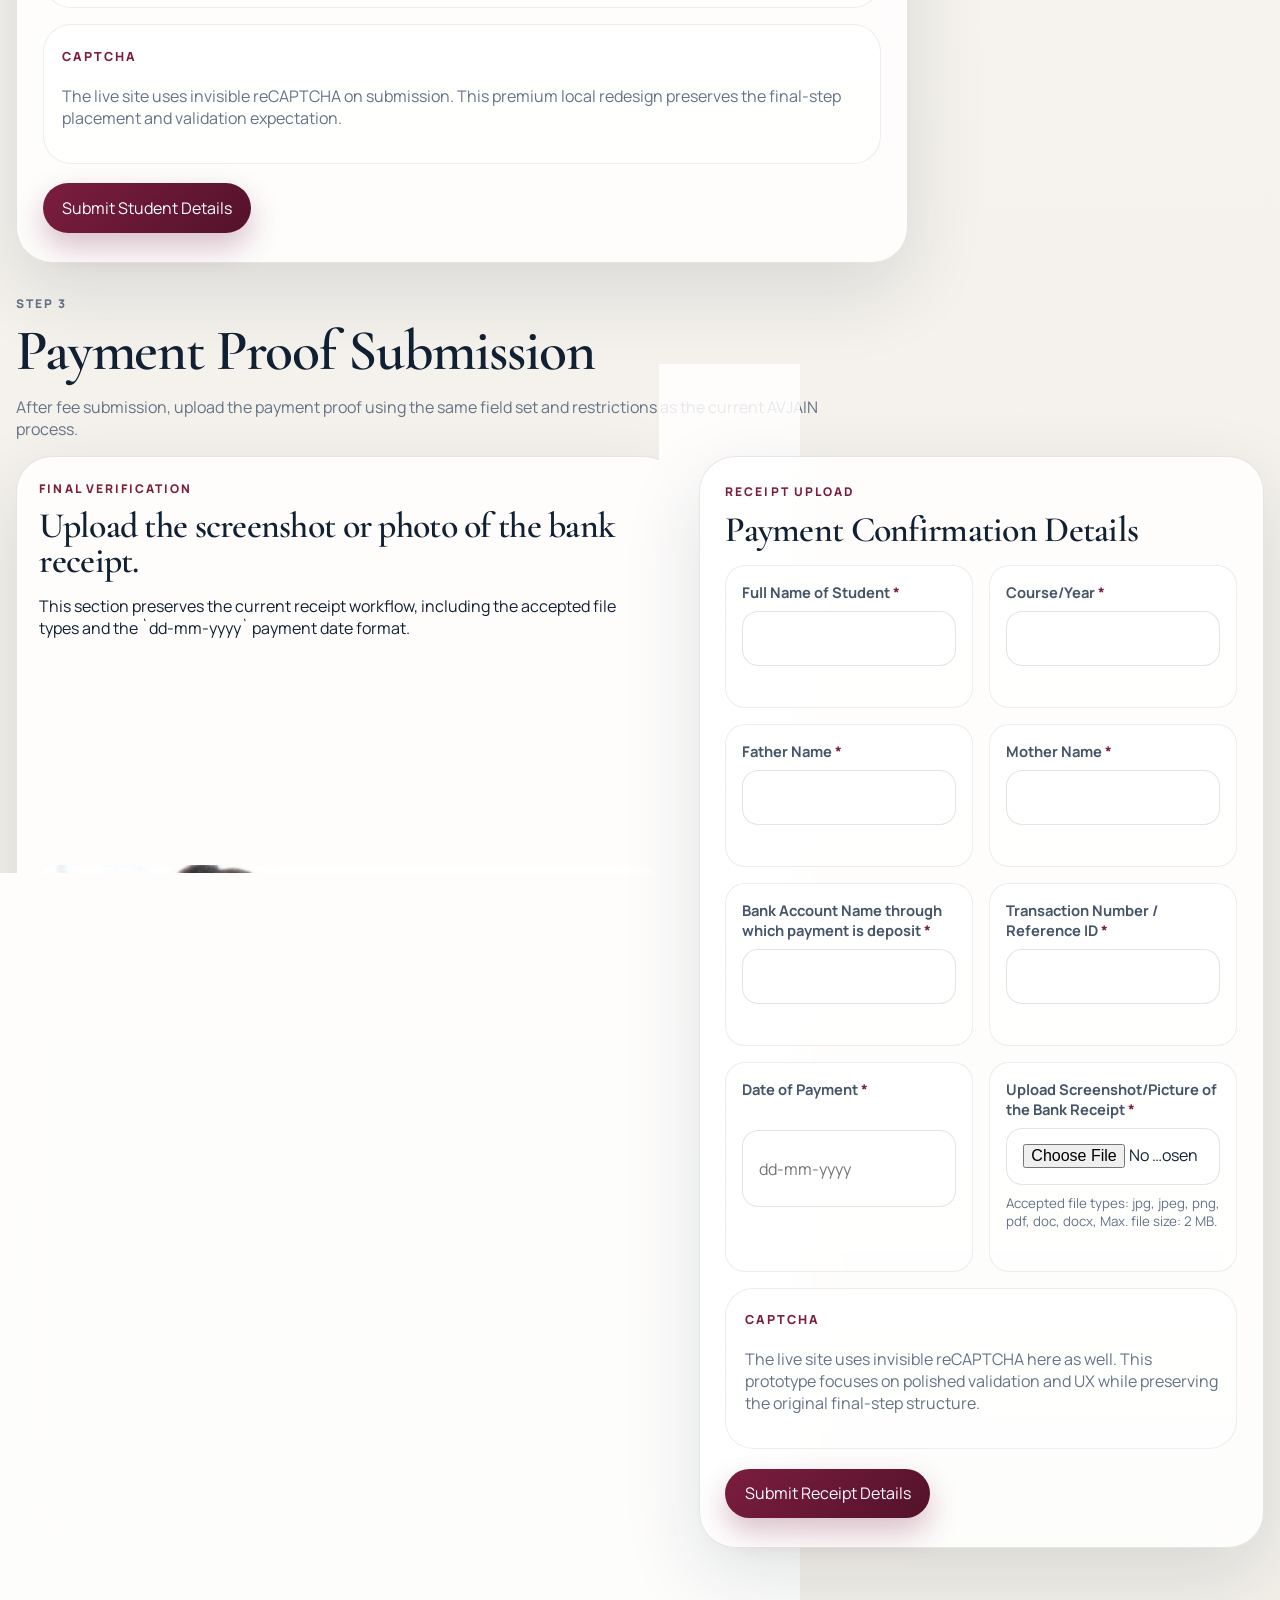
==== commit 12360523: "your commit message" ====
--- a/admission form/index.html
+++ b/admission form/index.html
@@ -23,7 +23,7 @@
         <img src="../avjain-2026/assets/logo.png" alt="AVJAIN logo">
         <div class="brand-copy">
           <strong>AVJAIN Admissions</strong>
-          <span>Shri Aatm Vallabh Jain Girls College</span>
+          <span>Shri Aatm Vallabh Jain  PG Girls College</span>
         </div>
       </a>
 
